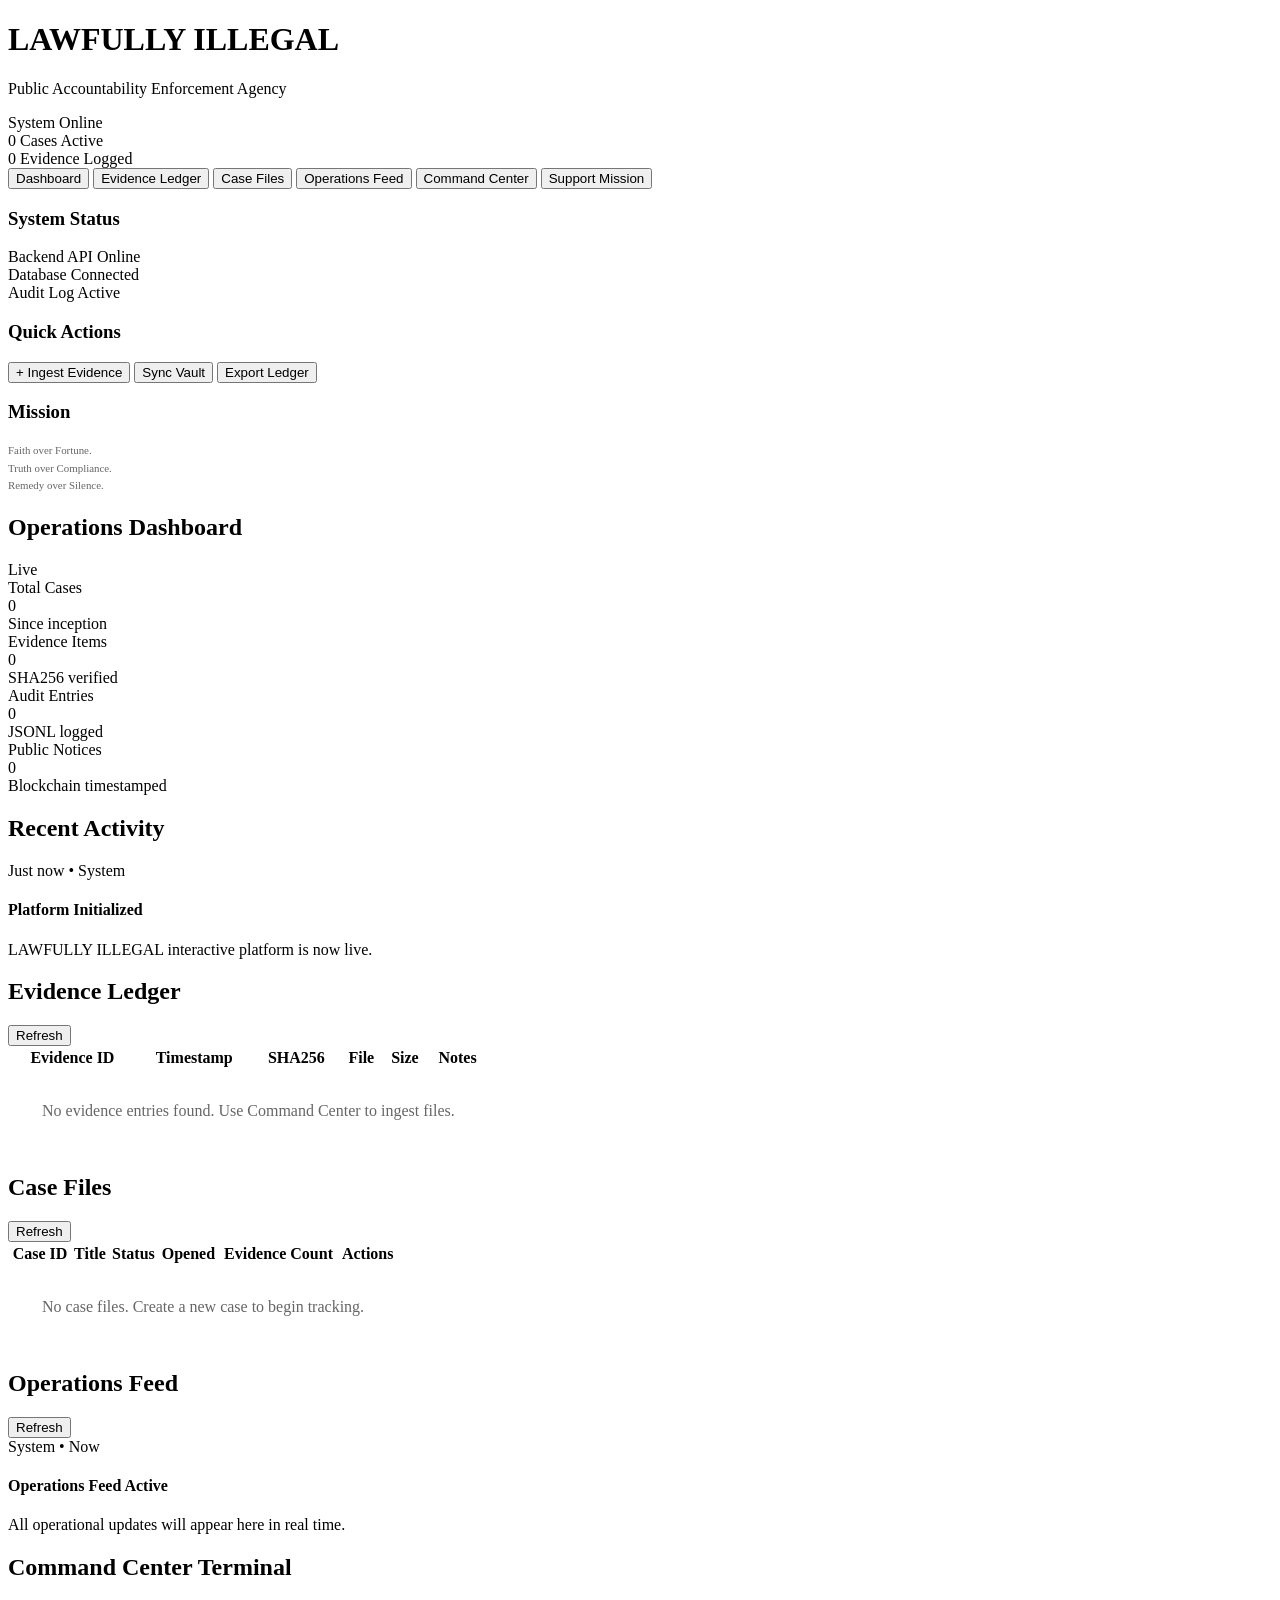
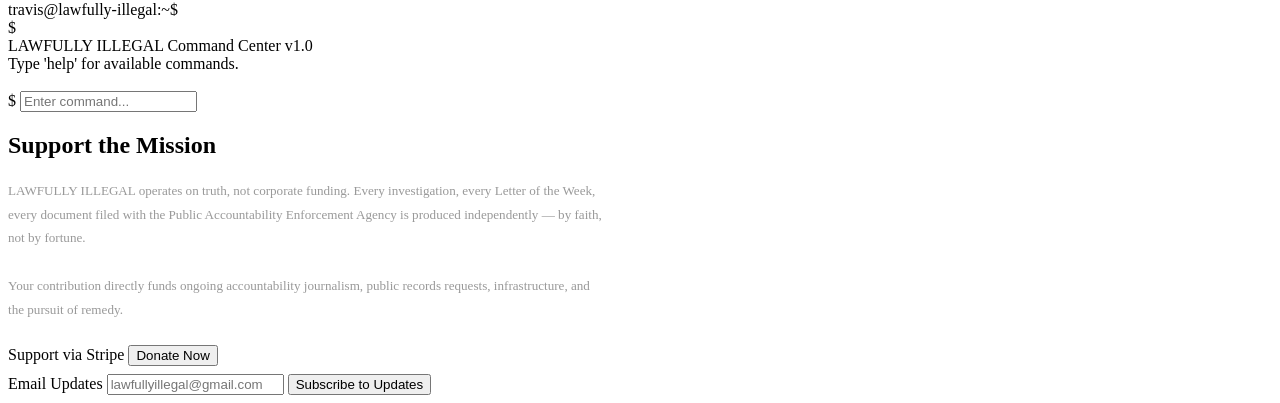
==== frontend/index.html @ 3b0ea541 "Add frontend/index.html - Full SPA interface Interactive dashboard with: - Evidence ledger - Case " ====
<!DOCTYPE html>
<html lang="en">
<head>
  <meta charset="UTF-8" />
  <meta name="viewport" content="width=device-width, initial-scale=1.0"/>
  <title>LAWFULLY ILLEGAL — Public Accountability Enforcement Agency</title>
  <link rel="stylesheet" href="style.css">
</head>
<body>
  <header>
    <div class="logo-block">
      <h1>LAWFULLY ILLEGAL</h1>
      <p>Public Accountability Enforcement Agency</p>
    </div>
    <div class="status-bar">
      <div class="status-indicator">
        <div class="dot"></div>
        <span>System Online</span>
      </div>
      <div class="status-indicator">
        <div class="dot amber"></div>
        <span id="cases-live">0 Cases Active</span>
      </div>
      <div class="status-indicator">
        <div class="dot"></div>
        <span id="evidence-live">0 Evidence Logged</span>
      </div>
    </div>
  </header>

  <nav id="main-nav">
    <button data-panel="dashboard" class="active">Dashboard</button>
    <button data-panel="evidence">Evidence Ledger</button>
    <button data-panel="cases">Case Files</button>
    <button data-panel="operations">Operations Feed</button>
    <button data-panel="terminal">Command Center</button>
    <button data-panel="support">Support Mission</button>
  </nav>

  <div class="app">
    <aside class="sidebar">
      <div class="widget">
        <h3>System Status</h3>
        <div class="widget-row">
          <span>Backend API</span>
          <span class="green" id="api-status">Online</span>
        </div>
        <div class="widget-row">
          <span>Database</span>
          <span class="green" id="db-status">Connected</span>
        </div>
        <div class="widget-row">
          <span>Audit Log</span>
          <span class="green">Active</span>
        </div>
      </div>

      <div class="widget">
        <h3>Quick Actions</h3>
        <button class="action-btn" onclick="window.app.ingestEvidence()">+ Ingest Evidence</button>
        <button class="action-btn" onclick="window.app.runSync()">Sync Vault</button>
        <button class="action-btn" onclick="window.location.href='/api/ledger/export'">Export Ledger</button>
      </div>

      <div class="widget">
        <h3>Mission</h3>
        <p style="color: #666; font-size: 0.68rem; line-height: 1.6">
          Faith over Fortune.<br>
          Truth over Compliance.<br>
          Remedy over Silence.
        </p>
      </div>
    </aside>

    <main class="main-panel">
      <!-- DASHBOARD PANEL -->
      <div id="panel-dashboard" class="panel active">
        <div class="section-header">
          <h2>Operations Dashboard</h2>
          <span class="badge">Live</span>
        </div>

        <div class="card-grid">
          <div class="stat-card">
            <div class="label">Total Cases</div>
            <div class="value" id="stat-cases">0</div>
            <div class="sub">Since inception</div>
          </div>
          <div class="stat-card">
            <div class="label">Evidence Items</div>
            <div class="value" id="stat-evidence">0</div>
            <div class="sub">SHA256 verified</div>
          </div>
          <div class="stat-card">
            <div class="label">Audit Entries</div>
            <div class="value" id="stat-audit">0</div>
            <div class="sub">JSONL logged</div>
          </div>
          <div class="stat-card">
            <div class="label">Public Notices</div>
            <div class="value" id="stat-notices">0</div>
            <div class="sub">Blockchain timestamped</div>
          </div>
        </div>

        <div class="section-header">
          <h2>Recent Activity</h2>
        </div>
        <div id="recent-activity">
          <div class="feed-item priority-low">
            <div class="feed-meta">Just now • System</div>
            <h4>Platform Initialized</h4>
            <p>LAWFULLY ILLEGAL interactive platform is now live.</p>
          </div>
        </div>
      </div>

      <!-- EVIDENCE LEDGER PANEL -->
      <div id="panel-evidence" class="panel">
        <div class="section-header">
          <h2>Evidence Ledger</h2>
          <button class="action-btn-sm" onclick="window.app.loadEvidence()">Refresh</button>
        </div>
        <table class="data-table">
          <thead>
            <tr>
              <th>Evidence ID</th>
              <th>Timestamp</th>
              <th>SHA256</th>
              <th>File</th>
              <th>Size</th>
              <th>Notes</th>
            </tr>
          </thead>
          <tbody id="evidence-table-body">
            <tr>
              <td colspan="6" style="text-align:center; color:#666; padding:2rem">No evidence entries found. Use Command Center to ingest files.</td>
            </tr>
          </tbody>
        </table>
      </div>

      <!-- CASE FILES PANEL -->
      <div id="panel-cases" class="panel">
        <div class="section-header">
          <h2>Case Files</h2>
          <button class="action-btn-sm" onclick="window.app.loadCases()">Refresh</button>
        </div>
        <table class="data-table">
          <thead>
            <tr>
              <th>Case ID</th>
              <th>Title</th>
              <th>Status</th>
              <th>Opened</th>
              <th>Evidence Count</th>
              <th>Actions</th>
            </tr>
          </thead>
          <tbody id="cases-table-body">
            <tr>
              <td colspan="6" style="text-align:center; color:#666; padding:2rem">No case files. Create a new case to begin tracking.</td>
            </tr>
          </tbody>
        </table>
      </div>

      <!-- OPERATIONS FEED PANEL -->
      <div id="panel-operations" class="panel">
        <div class="section-header">
          <h2>Operations Feed</h2>
          <button class="action-btn-sm" onclick="window.app.loadFeed()">Refresh</button>
        </div>
        <div id="operations-feed">
          <div class="feed-item priority-low">
            <div class="feed-meta">System • Now</div>
            <h4>Operations Feed Active</h4>
            <p>All operational updates will appear here in real time.</p>
          </div>
        </div>
      </div>

      <!-- COMMAND CENTER PANEL -->
      <div id="panel-terminal" class="panel">
        <div class="section-header">
          <h2>Command Center Terminal</h2>
        </div>
        <div class="terminal">
          <div class="terminal-bar">
            <div class="terminal-dots">
              <div class="td-red"></div>
              <div class="td-amber"></div>
              <div class="td-green"></div>
            </div>
            <span>travis@lawfully-illegal:~$</span>
          </div>
          <div class="terminal-output" id="terminal-output">
            <div class="line prompt">$</div>
            <div class="line out">LAWFULLY ILLEGAL Command Center v1.0</div>
            <div class="line out">Type 'help' for available commands.</div>
            <div class="line">&nbsp;</div>
          </div>
          <div class="terminal-input-row">
            <span>$</span>
            <input type="text" id="terminal-input" placeholder="Enter command..." autocomplete="off" />
          </div>
        </div>
      </div>

      <!-- SUPPORT MISSION PANEL -->
      <div id="panel-support" class="panel">
        <div class="section-header">
          <h2>Support the Mission</h2>
        </div>
        <div style="max-width: 600px">
          <p style="line-height:1.8; margin-bottom:1.5rem; color:#999; font-size:0.82rem">
            LAWFULLY ILLEGAL operates on truth, not corporate funding. Every investigation, every Letter of the Week, every document filed with the Public Accountability Enforcement Agency is produced independently — by faith, not by fortune.
          </p>
          <p style="line-height:1.8; margin-bottom:1.5rem; color:#999; font-size:0.82rem">
            Your contribution directly funds ongoing accountability journalism, public records requests, infrastructure, and the pursuit of remedy.
          </p>
          <div class="form-group">
            <label>Support via Stripe</label>
            <button class="action-btn" onclick="window.open('https://lawfullyillegal-cpadu.wordpress.com/support-the-mission/')">Donate Now</button>
          </div>
          <div class="form-group">
            <label>Email Updates</label>
            <input type="email" class="form-control" placeholder="lawfullyillegal@gmail.com" />
            <button class="action-btn" style="margin-top:0.5rem">Subscribe to Updates</button>
          </div>
        </div>
      </div>
    </main>
  </div>

  <script src="app.js"></script>
</body>
</html>
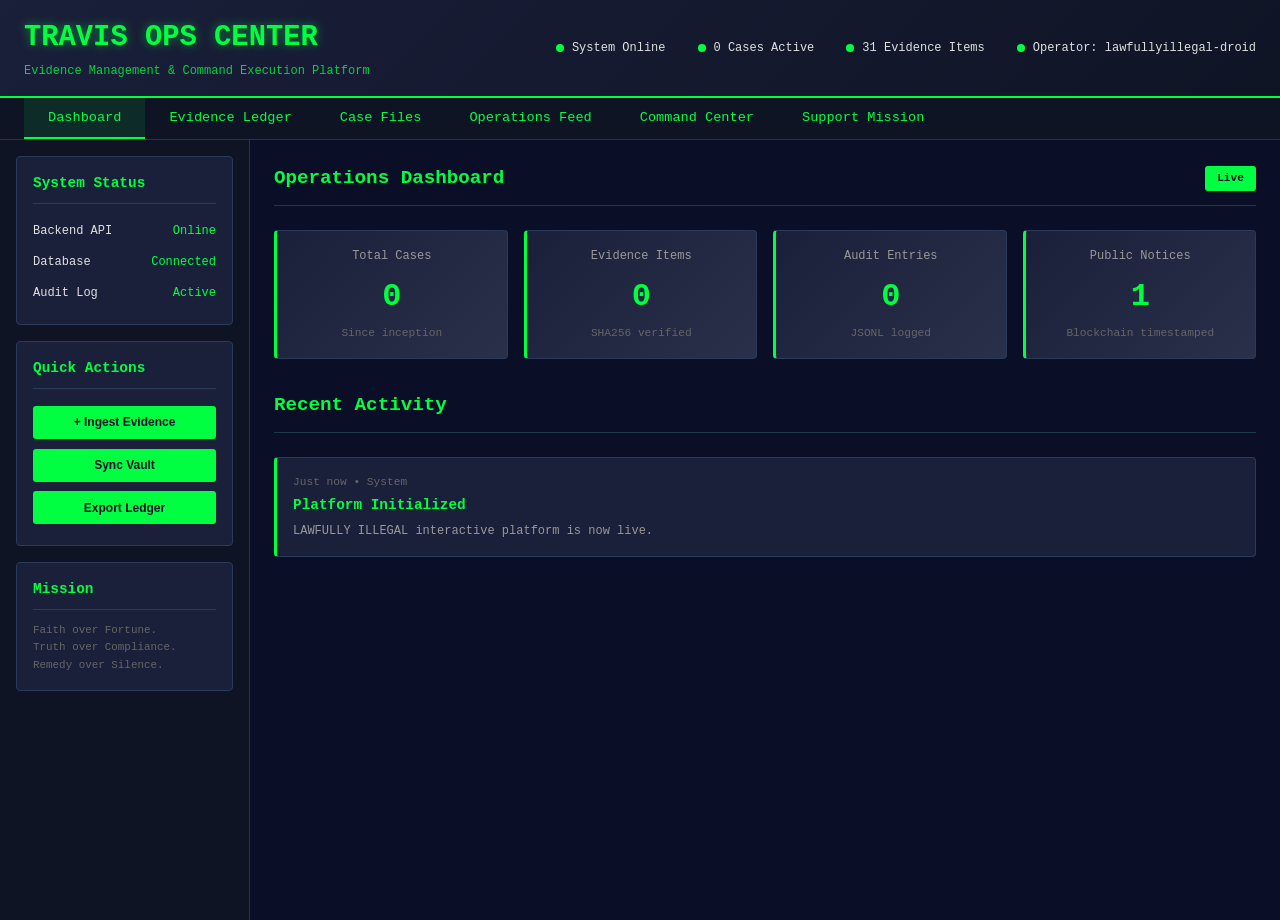
==== commit 615c49c4: "feat: full system population by Comet AI 2026-06-19" ====
--- a/frontend/index.html
+++ b/frontend/index.html
@@ -3,14 +3,505 @@
 <head>
   <meta charset="UTF-8" />
   <meta name="viewport" content="width=device-width, initial-scale=1.0"/>
-  <title>LAWFULLY ILLEGAL — Public Accountability Enforcement Agency</title>
-  <link rel="stylesheet" href="style.css">
+  <title>Travis Ops Center — Evidence Management & Command Execution</title>
+  <style>
+    * {
+      margin: 0;
+      padding: 0;
+      box-sizing: border-box;
+    }
+    
+    body {
+      background-color: #0a0e27;
+      color: #e0e0e0;
+      font-family: 'Courier New', monospace;
+      font-size: 13px;
+      line-height: 1.5;
+      overflow: hidden;
+    }
+    
+    header {
+      background: linear-gradient(135deg, #1a1f3a 0%, #0f1425 100%);
+      border-bottom: 2px solid #00ff41;
+      padding: 1rem 1.5rem;
+      display: flex;
+      justify-content: space-between;
+      align-items: center;
+      box-shadow: 0 2px 20px rgba(0, 255, 65, 0.1);
+    }
+    
+    .logo-block h1 {
+      color: #00ff41;
+      font-size: 1.8rem;
+      font-weight: bold;
+      text-shadow: 0 0 10px rgba(0, 255, 65, 0.5);
+      margin-bottom: 0.2rem;
+    }
+    
+    .logo-block p {
+      color: #00ff41;
+      font-size: 0.75rem;
+      opacity: 0.8;
+    }
+    
+    .status-bar {
+      display: flex;
+      gap: 2rem;
+      align-items: center;
+    }
+    
+    .status-indicator {
+      display: flex;
+      align-items: center;
+      gap: 0.5rem;
+      font-size: 0.75rem;
+    }
+    
+    .dot {
+      width: 8px;
+      height: 8px;
+      border-radius: 50%;
+      background-color: #00ff41;
+      animation: pulse 2s infinite;
+    }
+    
+    .dot.amber {
+      background-color: #ffaa00;
+    }
+    
+    .dot.red {
+      background-color: #ff0055;
+    }
+    
+    @keyframes pulse {
+      0%, 100% { opacity: 1; }
+      50% { opacity: 0.5; }
+    }
+    
+    nav {
+      background-color: #0f1425;
+      border-bottom: 1px solid #1a3a4a;
+      display: flex;
+      padding: 0 1.5rem;
+      overflow-x: auto;
+    }
+    
+    nav button {
+      background: none;
+      border: none;
+      color: #00ff41;
+      padding: 0.75rem 1.5rem;
+      cursor: pointer;
+      border-bottom: 2px solid transparent;
+      font-family: inherit;
+      font-size: 0.85rem;
+      transition: all 0.2s;
+    }
+    
+    nav button:hover {
+      background-color: rgba(0, 255, 65, 0.05);
+      border-bottom-color: #00ff41;
+    }
+    
+    nav button.active {
+      border-bottom-color: #00ff41;
+      background-color: rgba(0, 255, 65, 0.1);
+    }
+    
+    .app {
+      display: flex;
+      height: calc(100vh - 120px);
+      overflow: hidden;
+    }
+    
+    .sidebar {
+      width: 250px;
+      background-color: #0f1425;
+      border-right: 1px solid #1a3a4a;
+      overflow-y: auto;
+      padding: 1rem;
+    }
+    
+    .widget {
+      background-color: #1a1f3a;
+      border: 1px solid #2a3a5a;
+      border-radius: 4px;
+      padding: 1rem;
+      margin-bottom: 1rem;
+    }
+    
+    .widget h3 {
+      color: #00ff41;
+      font-size: 0.9rem;
+      margin-bottom: 0.75rem;
+      border-bottom: 1px solid #2a3a5a;
+      padding-bottom: 0.5rem;
+    }
+    
+    .widget-row {
+      display: flex;
+      justify-content: space-between;
+      padding: 0.4rem 0;
+      font-size: 0.75rem;
+    }
+    
+    .widget-row span.green {
+      color: #00ff41;
+    }
+    
+    .widget-row span.red {
+      color: #ff0055;
+    }
+    
+    .action-btn {
+      width: 100%;
+      background-color: #00ff41;
+      color: #0a0e27;
+      border: none;
+      padding: 0.6rem;
+      margin: 0.3rem 0;
+      cursor: pointer;
+      font-weight: bold;
+      font-size: 0.75rem;
+      border-radius: 3px;
+      transition: all 0.2s;
+    }
+    
+    .action-btn:hover {
+      background-color: #00dd35;
+      box-shadow: 0 0 10px rgba(0, 255, 65, 0.3);
+    }
+    
+    .main-panel {
+      flex: 1;
+      display: flex;
+      flex-direction: column;
+      overflow: hidden;
+    }
+    
+    .panel {
+      display: none;
+      flex: 1;
+      overflow-y: auto;
+      padding: 1.5rem;
+    }
+    
+    .panel.active {
+      display: flex;
+      flex-direction: column;
+    }
+    
+    .section-header {
+      display: flex;
+      justify-content: space-between;
+      align-items: center;
+      margin-bottom: 1.5rem;
+      border-bottom: 1px solid #1a3a4a;
+      padding-bottom: 0.75rem;
+    }
+    
+    .section-header h2 {
+      color: #00ff41;
+      font-size: 1.2rem;
+    }
+    
+    .badge {
+      background-color: #00ff41;
+      color: #0a0e27;
+      padding: 0.25rem 0.75rem;
+      border-radius: 3px;
+      font-size: 0.7rem;
+      font-weight: bold;
+    }
+    
+    .card-grid {
+      display: grid;
+      grid-template-columns: repeat(auto-fit, minmax(150px, 1fr));
+      gap: 1rem;
+      margin-bottom: 2rem;
+    }
+    
+    .stat-card {
+      background: linear-gradient(135deg, #1a1f3a 0%, #2a2f4a 100%);
+      border: 1px solid #2a3a5a;
+      border-left: 3px solid #00ff41;
+      padding: 1rem;
+      border-radius: 4px;
+      text-align: center;
+    }
+    
+    .stat-card .label {
+      color: #999;
+      font-size: 0.75rem;
+      margin-bottom: 0.5rem;
+    }
+    
+    .stat-card .value {
+      color: #00ff41;
+      font-size: 2rem;
+      font-weight: bold;
+      margin-bottom: 0.25rem;
+    }
+    
+    .stat-card .sub {
+      color: #666;
+      font-size: 0.7rem;
+    }
+    
+    .data-table {
+      width: 100%;
+      border-collapse: collapse;
+      margin-bottom: 1rem;
+    }
+    
+    .data-table thead {
+      background-color: #1a1f3a;
+      border-bottom: 2px solid #00ff41;
+    }
+    
+    .data-table th {
+      color: #00ff41;
+      padding: 0.75rem;
+      text-align: left;
+      font-weight: bold;
+      font-size: 0.8rem;
+    }
+    
+    .data-table td {
+      padding: 0.75rem;
+      border-bottom: 1px solid #1a3a4a;
+      font-size: 0.75rem;
+    }
+    
+    .data-table tr:hover {
+      background-color: rgba(0, 255, 65, 0.05);
+    }
+    
+    .feed-item {
+      background-color: #1a1f3a;
+      border: 1px solid #2a3a5a;
+      border-left: 3px solid #00ff41;
+      padding: 1rem;
+      margin-bottom: 0.75rem;
+      border-radius: 4px;
+    }
+    
+    .feed-item.priority-high {
+      border-left-color: #ff0055;
+    }
+    
+    .feed-item.priority-medium {
+      border-left-color: #ffaa00;
+    }
+    
+    .feed-item.priority-low {
+      border-left-color: #00ff41;
+    }
+    
+    .feed-meta {
+      color: #666;
+      font-size: 0.7rem;
+      margin-bottom: 0.3rem;
+    }
+    
+    .feed-item h4 {
+      color: #00ff41;
+      font-size: 0.9rem;
+      margin-bottom: 0.3rem;
+    }
+    
+    .feed-item p {
+      color: #999;
+      font-size: 0.75rem;
+    }
+    
+    .terminal {
+      background-color: #0f0f15;
+      border: 1px solid #2a3a5a;
+      border-radius: 4px;
+      overflow: hidden;
+      display: flex;
+      flex-direction: column;
+      height: 100%;
+    }
+    
+    .terminal-bar {
+      background-color: #1a1f3a;
+      padding: 0.75rem;
+      display: flex;
+      align-items: center;
+      gap: 0.5rem;
+      border-bottom: 1px solid #2a3a5a;
+      font-size: 0.7rem;
+    }
+    
+    .terminal-dots {
+      display: flex;
+      gap: 0.3rem;
+    }
+    
+    .td-red, .td-amber, .td-green {
+      width: 12px;
+      height: 12px;
+      border-radius: 50%;
+    }
+    
+    .td-red { background-color: #ff0055; }
+    .td-amber { background-color: #ffaa00; }
+    .td-green { background-color: #00ff41; }
+    
+    .terminal-output {
+      flex: 1;
+      overflow-y: auto;
+      padding: 1rem;
+      font-family: 'Courier New', monospace;
+      font-size: 0.75rem;
+      line-height: 1.4;
+    }
+    
+    .line {
+      color: #00ff41;
+      margin-bottom: 0.2rem;
+    }
+    
+    .line.out {
+      color: #e0e0e0;
+    }
+    
+    .line.prompt {
+      color: #666;
+    }
+    
+    .terminal-input-row {
+      display: flex;
+      align-items: center;
+      gap: 0.5rem;
+      padding: 0 1rem 1rem 1rem;
+      background-color: #0f0f15;
+      border-top: 1px solid #2a3a5a;
+    }
+    
+    .terminal-input-row span {
+      color: #00ff41;
+    }
+    
+    .terminal-input-row input {
+      flex: 1;
+      background-color: transparent;
+      border: none;
+      outline: none;
+      color: #00ff41;
+      font-family: 'Courier New', monospace;
+      font-size: 0.75rem;
+    }
+    
+    .terminal-input-row input::placeholder {
+      color: #666;
+    }
+    
+    ::-webkit-scrollbar {
+      width: 8px;
+    }
+    
+    ::-webkit-scrollbar-track {
+      background-color: #0f1425;
+    }
+    
+    ::-webkit-scrollbar-thumb {
+      background-color: #2a3a5a;
+      border-radius: 4px;
+    }
+    
+    ::-webkit-scrollbar-thumb:hover {
+      background-color: #3a4a6a;
+    }
+    
+    .evidence-grid {
+      display: grid;
+      grid-template-columns: repeat(auto-fill, minmax(280px, 1fr));
+      gap: 1rem;
+      margin-bottom: 1rem;
+    }
+    
+    .evidence-card {
+      background-color: #1a1f3a;
+      border: 1px solid #2a3a5a;
+      border-left: 3px solid #00ff41;
+      padding: 1rem;
+      border-radius: 4px;
+      display: flex;
+      flex-direction: column;
+    }
+    
+    .evidence-card-header {
+      color: #00ff41;
+      font-size: 0.8rem;
+      font-weight: bold;
+      margin-bottom: 0.5rem;
+      word-break: break-all;
+    }
+    
+    .evidence-card-info {
+      font-size: 0.7rem;
+      color: #999;
+      margin-bottom: 0.25rem;
+    }
+    
+    .evidence-card-info strong {
+      color: #e0e0e0;
+    }
+    
+    .command-vault {
+      display: grid;
+      grid-template-columns: repeat(auto-fill, minmax(200px, 1fr));
+      gap: 1rem;
+    }
+    
+    .command-card {
+      background-color: #1a1f3a;
+      border: 1px solid #2a3a5a;
+      border-top: 2px solid #00ff41;
+      padding: 1rem;
+      border-radius: 4px;
+      cursor: pointer;
+      transition: all 0.2s;
+    }
+    
+    .command-card:hover {
+      border-top-color: #00dd35;
+      box-shadow: 0 0 15px rgba(0, 255, 65, 0.2);
+      transform: translateY(-2px);
+    }
+    
+    .command-card-name {
+      color: #00ff41;
+      font-weight: bold;
+      font-size: 0.8rem;
+      margin-bottom: 0.5rem;
+    }
+    
+    .command-card-desc {
+      color: #999;
+      font-size: 0.7rem;
+      line-height: 1.3;
+    }
+    
+    .command-card-category {
+      display: inline-block;
+      background-color: #2a3a5a;
+      color: #00ff41;
+      padding: 0.2rem 0.5rem;
+      border-radius: 2px;
+      font-size: 0.65rem;
+      margin-top: 0.5rem;
+    }
+  </style>
 </head>
 <body>
   <header>
     <div class="logo-block">
-      <h1>LAWFULLY ILLEGAL</h1>
-      <p>Public Accountability Enforcement Agency</p>
+      <h1>TRAVIS OPS CENTER</h1>
+      <p>Evidence Management & Command Execution Platform</p>
     </div>
     <div class="status-bar">
       <div class="status-indicator">
@@ -18,12 +509,16 @@
         <span>System Online</span>
       </div>
       <div class="status-indicator">
-        <div class="dot amber"></div>
+        <div class="dot"></div>
         <span id="cases-live">0 Cases Active</span>
       </div>
       <div class="status-indicator">
         <div class="dot"></div>
-        <span id="evidence-live">0 Evidence Logged</span>
+        <span id="evidence-live">31 Evidence Items</span>
+      </div>
+      <div class="status-indicator">
+        <div class="dot"></div>
+        <span>Operator: lawfullyillegal-droid</span>
       </div>
     </div>
   </header>
